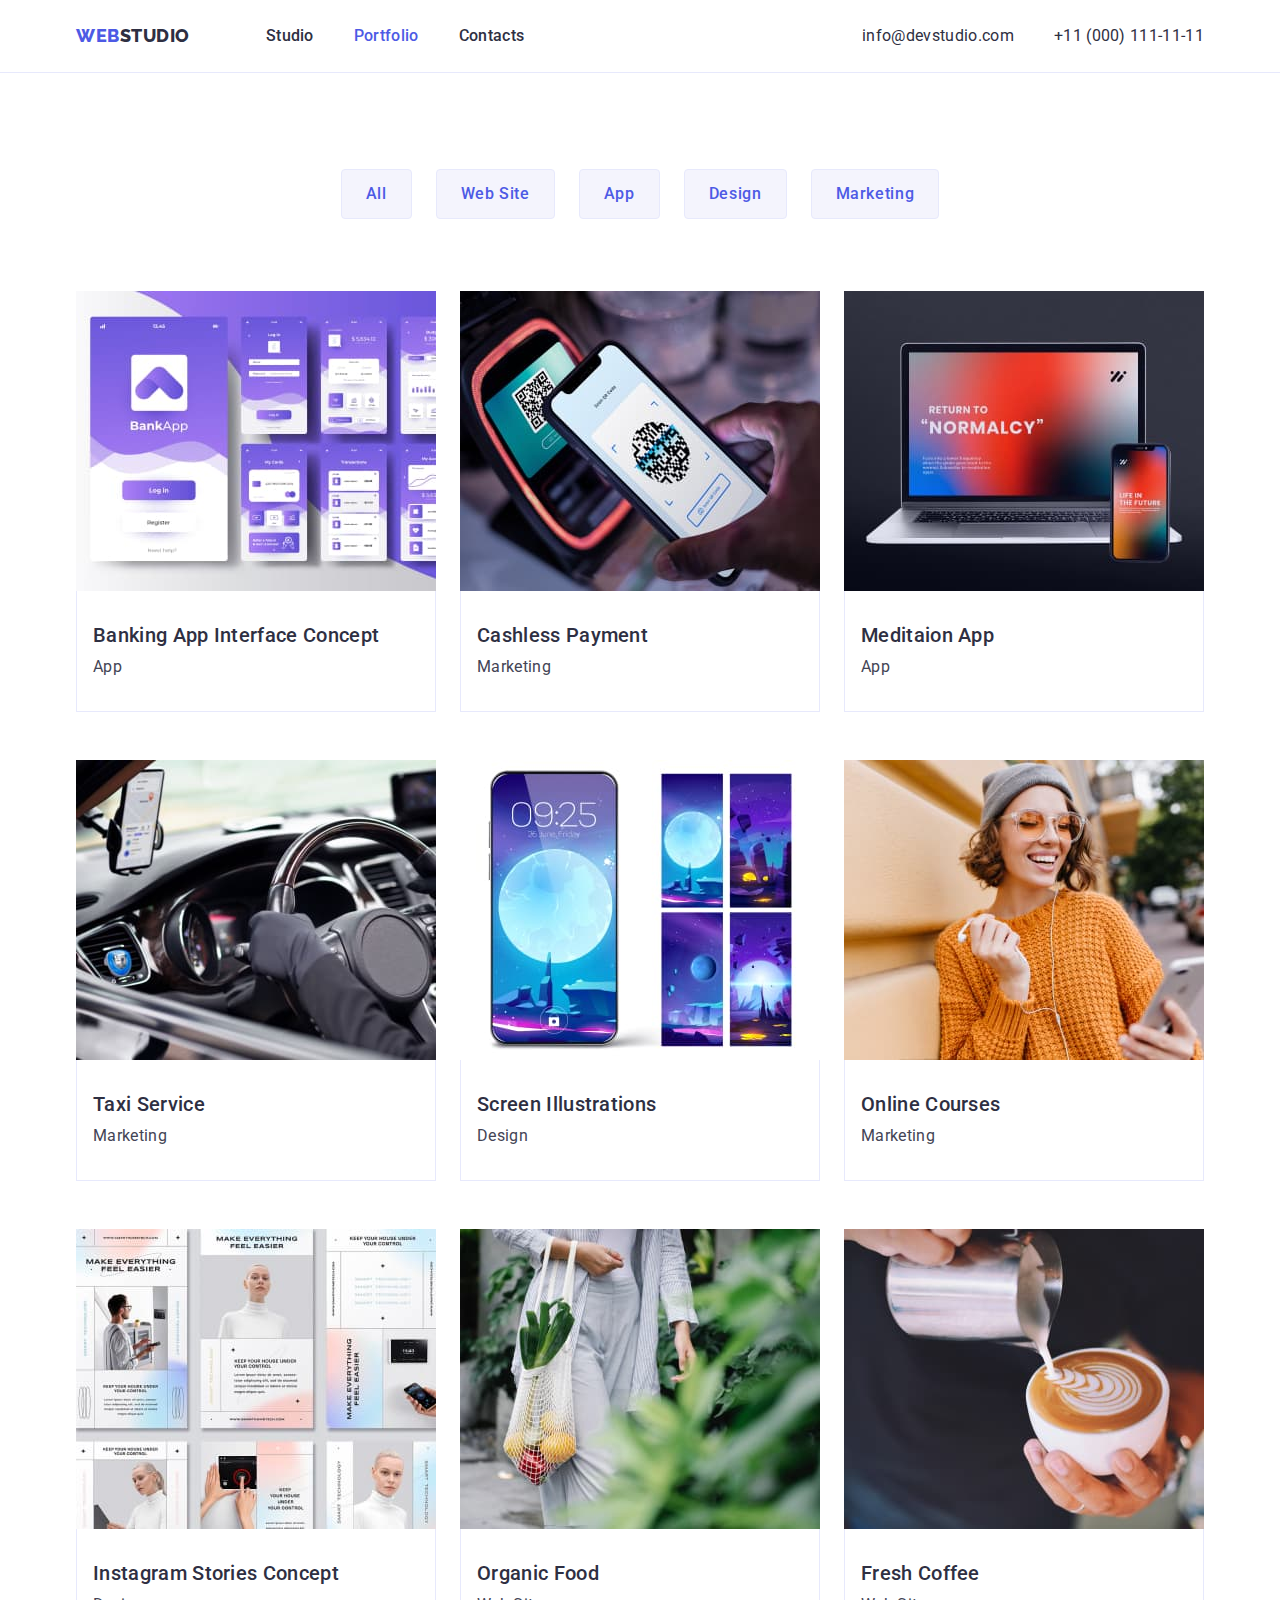
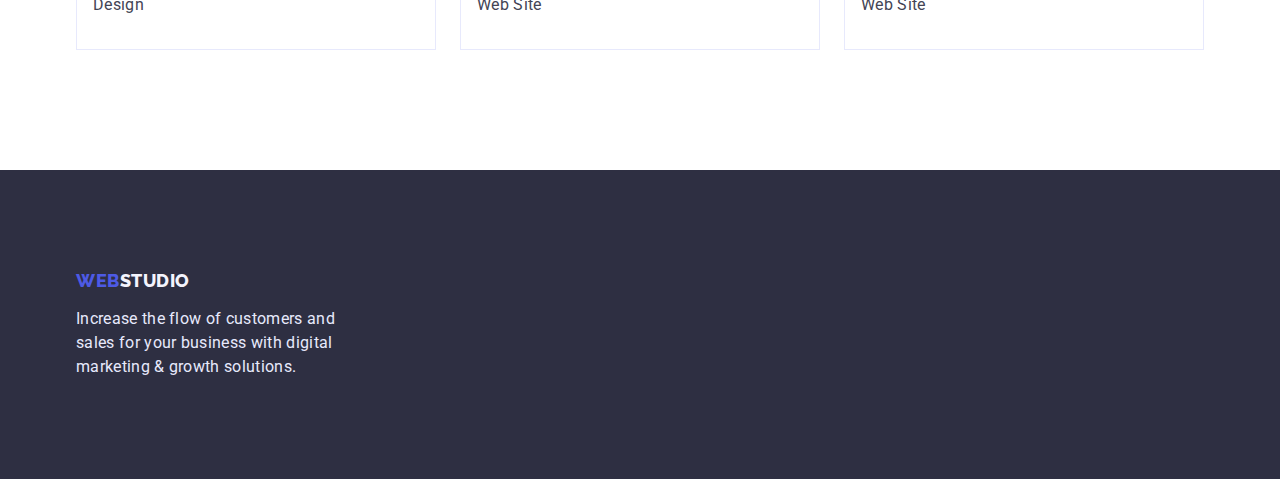
==== portfolio.html @ 6c2a8001 "Initial commit" ====
<!DOCTYPE html>
<html lang="en">
  <head>
    <meta charset="UTF-8" />
    <meta http-equiv="X-UA-Compatible" content="IE=edge" />
    <meta name="viewport" content="width=device-width, initial-scale=1.0" />
    <title>Portfolio</title>
    <link rel="preconnect" href="https://fonts.googleapis.com" />
    <link rel="preconnect" href="https://fonts.gstatic.com" crossorigin />
    <link
      href="https://fonts.googleapis.com/css2?family=Raleway:wght@800&family=Roboto:wght@400;500;700;900&display=swap"
      rel="stylesheet"
    />
    <link
      rel="stylesheet"
      href="https://cdnjs.cloudflare.com/ajax/libs/modern-normalize/1.1.0/modern-normalize.min.css"
    />
    <link rel="stylesheet" href="./css/styles.css" />
  </head>
  <body>
    <header class="header">
      <div class="container header-section">
        <nav class="site-nav-section">
          <a href="./index.html" class="logo">Web<span class="logo-header">Studio</span></a>
          <ul class="site-nav list-link">
            <li class="site-nav-item"><a href="./index.html" class="site-nav-link">Studio</a></li>
            <li class="site-nav-item">
              <a href="./portfolio.html" class="site-nav-link current">Portfolio</a>
            </li>
            <li class="site-nav-item"><a href="" class="site-nav-link">Contacts</a></li>
          </ul>
        </nav>
        <address class="contacts-section">
          <ul class="contacts-list list-link">
            <li class="contacts-item">
              <a href="mailto:info@devstudio.com" class="contacts-link">info@devstudio.com</a>
            </li>
            <li class="contacts-item">
              <a href="tel:+110001111111" class="contacts-link">+11 (000) 111-11-11</a>
            </li>
          </ul>
        </address>
      </div>
    </header>
    <main>
      <section class="portfolio-section">
        <div class="container">
          <h1 class="visually-hidden">Portfolio</h1>
          <ul class="portfolio-menu list list-link">
            <li class="item"><button type="button" class="portfolio-filter-button">All</button></li>
            <li class="item"><button type="button" class="portfolio-filter-button">Web Site</button></li>
            <li class="item"><button type="button" class="portfolio-filter-button">App</button></li>
            <li class="item"><button type="button" class="portfolio-filter-button">Design</button></li>
            <li class="item"><button type="button" class="portfolio-filter-button">Marketing</button></li>
          </ul>
          <ul class="list-wrap list-link">
            <li class="portfolio-item">
              <a href="" class="list-link"
                ><img class="img" src="./images/portfolio/example-app-1.jpg" alt="example app" width="360" />
                <div class="portfolio-content">
                  <h2 class="portfolio-title">Banking App Interface Concept</h2>
                  <p class="portfolio-text">App</p>
                </div></a
              >
            </li>
            <li class="portfolio-item">
              <a href="" class="list-link"
                ><img
                  class="img"
                  src="./images/portfolio/example-marketing-1.jpg"
                  alt="example marketing"
                  width="360"
                />
                <div class="portfolio-content">
                  <h2 class="portfolio-title">Cashless Payment</h2>
                  <p class="portfolio-text">Marketing</p>
                </div></a
              >
            </li>
            <li class="portfolio-item">
              <a href="" class="list-link"
                ><img class="img" src="./images/portfolio/example-app-2.jpg" alt="example app" width="360" />
                <div class="portfolio-content">
                  <h2 class="portfolio-title">Meditaion App</h2>
                  <p class="portfolio-text">App</p>
                </div></a
              >
            </li>
            <li class="portfolio-item">
              <a href="" class="list-link"
                ><img
                  class="img"
                  src="./images/portfolio/example-marketing-2.jpg"
                  alt="example marketing"
                  width="360"
                />
                <div class="portfolio-content">
                  <h2 class="portfolio-title">Taxi Service</h2>
                  <p class="portfolio-text">Marketing</p>
                </div></a
              >
            </li>
            <li class="portfolio-item">
              <a href="" class="list-link"
                ><img class="img" src="./images/portfolio/example-design-1.jpg" alt="example design" width="360" />
                <div class="portfolio-content">
                  <h2 class="portfolio-title">Screen Illustrations</h2>
                  <p class="portfolio-text">Design</p>
                </div></a
              >
            </li>
            <li class="portfolio-item">
              <a href="" class="list-link"
                ><img
                  class="img"
                  src="./images/portfolio/example-marketing-3.jpg"
                  alt="example marketing"
                  width="360"
                />
                <div class="portfolio-content">
                  <h2 class="portfolio-title">Online Courses</h2>
                  <p class="portfolio-text">Marketing</p>
                </div></a
              >
            </li>
            <li class="portfolio-item">
              <a href="" class="list-link">
                <img class="img" src="./images/portfolio/example-design-2.jpg" alt="example design" width="360" />
                <div class="portfolio-content">
                  <h2 class="portfolio-title">Instagram Stories Concept</h2>
                  <p class="portfolio-text">Design</p>
                </div></a
              >
            </li>
            <li class="portfolio-item">
              <a href="" class="list-link"
                ><img class="img" src="./images/portfolio/example-website-1.jpg" alt="example website" width="360" />
                <div class="portfolio-content">
                  <h2 class="portfolio-title">Organic Food</h2>
                  <p class="portfolio-text">Web Site</p>
                </div></a
              >
            </li>
            <li class="portfolio-item">
              <a href="" class="list-link"
                ><img class="img" src="./images/portfolio/example-website-2.jpg" alt="example website" width="360" />
                <div class="portfolio-content">
                  <h2 class="portfolio-title">Fresh Coffee</h2>
                  <p class="portfolio-text">Web Site</p>
                </div></a
              >
            </li>
          </ul>
        </div>
      </section>
    </main>
    <footer class="footer-section">
      <div class="container">
        <a href="./index.html" class="logo">Web<span class="logo-footer">Studio</span></a>
        <p class="footer-descr">
          Increase the flow of customers and sales for your business with digital marketing & growth solutions.
        </p>
      </div>
    </footer>
  </body>
</html>
---- css/styles.css ----
:root {
  --primary-text-color: #434455;
  --title--text-color: #2e2f42;
  --primary-brand-color: #4d5ae5;
  --secondary-brand-color: #404bbf;
  --accent-color: #e7e9fc;
  --background-color: #f4f4fd;
  --white-color: #ffffff;
}

body {
  color: var(--primary-text-color);
  background-color: var(--white-color);

  font-family: "Roboto", sans-serif;
  font-size: 16px;
  line-height: 1.5;
  letter-spacing: 0.02em;
}

.container {
  width: 1158px;
  margin: 0 auto;
  padding: 0 15px;
}

.list-link {
  margin: 0;
  padding: 0;

  list-style: none;
  text-decoration: none;
}

.img {
  display: block;
  max-width: 100%;
}

.visually-hidden {
  position: absolute;
  width: 1px;
  height: 1px;
  margin: -1px;
  border: 0;
  padding: 0;
  white-space: nowrap;
  clip-path: inset(100%);
  clip: rect(0 0 0 0);
  overflow: hidden;
}

/* Header */

.logo {
  padding-top: 24px;
  padding-bottom: 24px;

  color: var(--primary-brand-color);

  font-family: "Raleway", sans-serif;
  font-weight: 800;
  font-size: 18px;
  line-height: 1.17;
  letter-spacing: 0.03em;
  text-transform: uppercase;
  text-decoration: none;
  display: block;
}

.logo-header {
  color: var(--title--text-color);
}

.header {
  border-bottom: 1px solid var(--accent-color);
}

.header-section,
.site-nav-section {
  display: flex;
  align-items: center;
}

.site-nav {
  display: flex;
  margin-left: 76px;
}

.site-nav-item:not(:last-child) {
  margin-right: 40px;
}

.site-nav .site-nav-link {
  display: block;
  padding-top: 24px;
  padding-bottom: 24px;

  color: var(--title--text-color);

  font-weight: 500;
  text-decoration: none;
}

.site-nav-link:hover,
.site-nav-link:focus,
.contacts-link:hover,
.contacts-link:focus,
.site-nav-link.current {
  color: var(--primary-brand-color);
}

.contacts-section {
  margin-left: auto;
}

.contacts-list {
  display: flex;
}

.contacts-link {
  display: block;
  padding-top: 24px;
  padding-bottom: 24px;

  color: var(--title--text-color);

  font-style: normal;
  text-decoration: none;
}

.contacts-item + .contacts-item {
  margin-left: 40px;
}

/* Hero */

.hero {
  padding-top: 188px;
  padding-bottom: 188px;

  background-color: var(--title--text-color);

  text-align: center;
}

.hero-title {
  width: 494px;
  margin-top: 0;
  margin-bottom: 48px;
  margin-right: auto;
  margin-left: auto;

  color: var(--white-color);

  font-size: 56px;
  line-height: 1.07;
}

.order-button {
  border-radius: 4px;
  border: none;
  box-shadow: 0px 4px 4px rgba(0, 0, 0, 0.15);
  padding: 16px 32px;

  color: var(--white-color);
  background-color: var(--primary-brand-color);

  font-family: inherit;
  font-weight: 500;
  font-size: 16px;
  line-height: 1.5;
  letter-spacing: 0.04em;
  cursor: pointer;
}

.order-button:hover,
.order-button:focus {
  background-color: var(--secondary-brand-color);
}

/* Main Content */

.features-section,
.our-work-section,
.portfolio-section {
  padding-bottom: 120px;
}

.features-section {
  padding-top: 120px;
}

.features-section .item {
  width: 264px;
}

.our-work-section .item {
  width: 360px;
}

.list {
  display: flex;
}

.item + .item {
  margin-left: 24px;
}

.our-team-section {
  padding: 120px 0 120px 0;

  background-color: var(--background-color);
}

.section-title {
  margin-top: 0;
  margin-bottom: 72px;

  color: var(--title--text-color);

  font-size: 36px;
  line-height: 1.11;
  text-align: center;
  text-transform: capitalize;
}

.features-title,
.portfolio-title,
.team-title {
  margin-top: 0;
  margin-bottom: 8px;

  color: var(--title--text-color);

  font-weight: 500;
  font-size: 20px;
  line-height: 1.2;
}

.features-descr,
.team-descr {
  margin-top: 0;
  margin-bottom: 0;
}

.team-content {
  padding: 32px 16px;
}

.team-title,
.team-descr {
  text-align: center;
}

.our-team-section .item {
  width: 264px;
  box-shadow: 0px 1px 6px rgba(46, 47, 66, 0.08), 0px 1px 1px rgba(46, 47, 66, 0.16), 0px 2px 1px rgba(46, 47, 66, 0.08);
  border-radius: 0px 0px 4px 4px;

  background-color: var(--white-color);
}

/* Footer */
.footer-section {
  padding-top: 100px;
  padding-bottom: 100px;

  background-color: var(--title--text-color);
  color: var(--accent-color);
}

.footer-section .logo {
  display: block;
  margin-bottom: 16px;
  padding-top: 0;
  padding-bottom: 0;
}

.logo-footer {
  color: var(--background-color);
}

.footer-descr {
  margin-top: 0;
  margin-bottom: 0;
  width: 264px;
}

/* Portfolio Main  */

.portfolio-filter-button {
  padding: 12px 24px;
  border: 1px solid var(--accent-color);
  border-radius: 4px;

  color: var(--primary-brand-color);
  background: var(--background-color);

  font-family: inherit;
  font-weight: 500;
  font-size: 16px;
  line-height: 1.5;
  letter-spacing: 0.04em;
  cursor: pointer;
}

.portfolio-filter-button:hover,
.portfolio-filter-button:focus {
  border-color: transparent;
  box-shadow: 0px 3px 1px rgba(0, 0, 0, 0.1), 0px 2px 1px rgba(0, 0, 0, 0.08), 0px 2px 2px rgba(0, 0, 0, 0.12);

  color: var(--white-color);
  background: var(--secondary-brand-color);
}

.portfolio-section {
  padding-top: 96px;
}

.portfolio-menu {
  justify-content: center;
  margin-bottom: 72px;
}

.list-wrap {
  display: flex;
  flex-wrap: wrap;
  margin-left: -24px;
  margin-bottom: -48px;
}

.portfolio-item {
  flex-basis: calc((100% / 3) - 24px);
  margin-left: 24px;
  margin-bottom: 48px;
}

.portfolio-content {
  padding: 32px 16px;
  border: 1px solid var(--accent-color);
  border-top: none;
}

.portfolio-text {
  margin-top: 0;
  margin-bottom: 0;

  color: var(--primary-text-color);
}
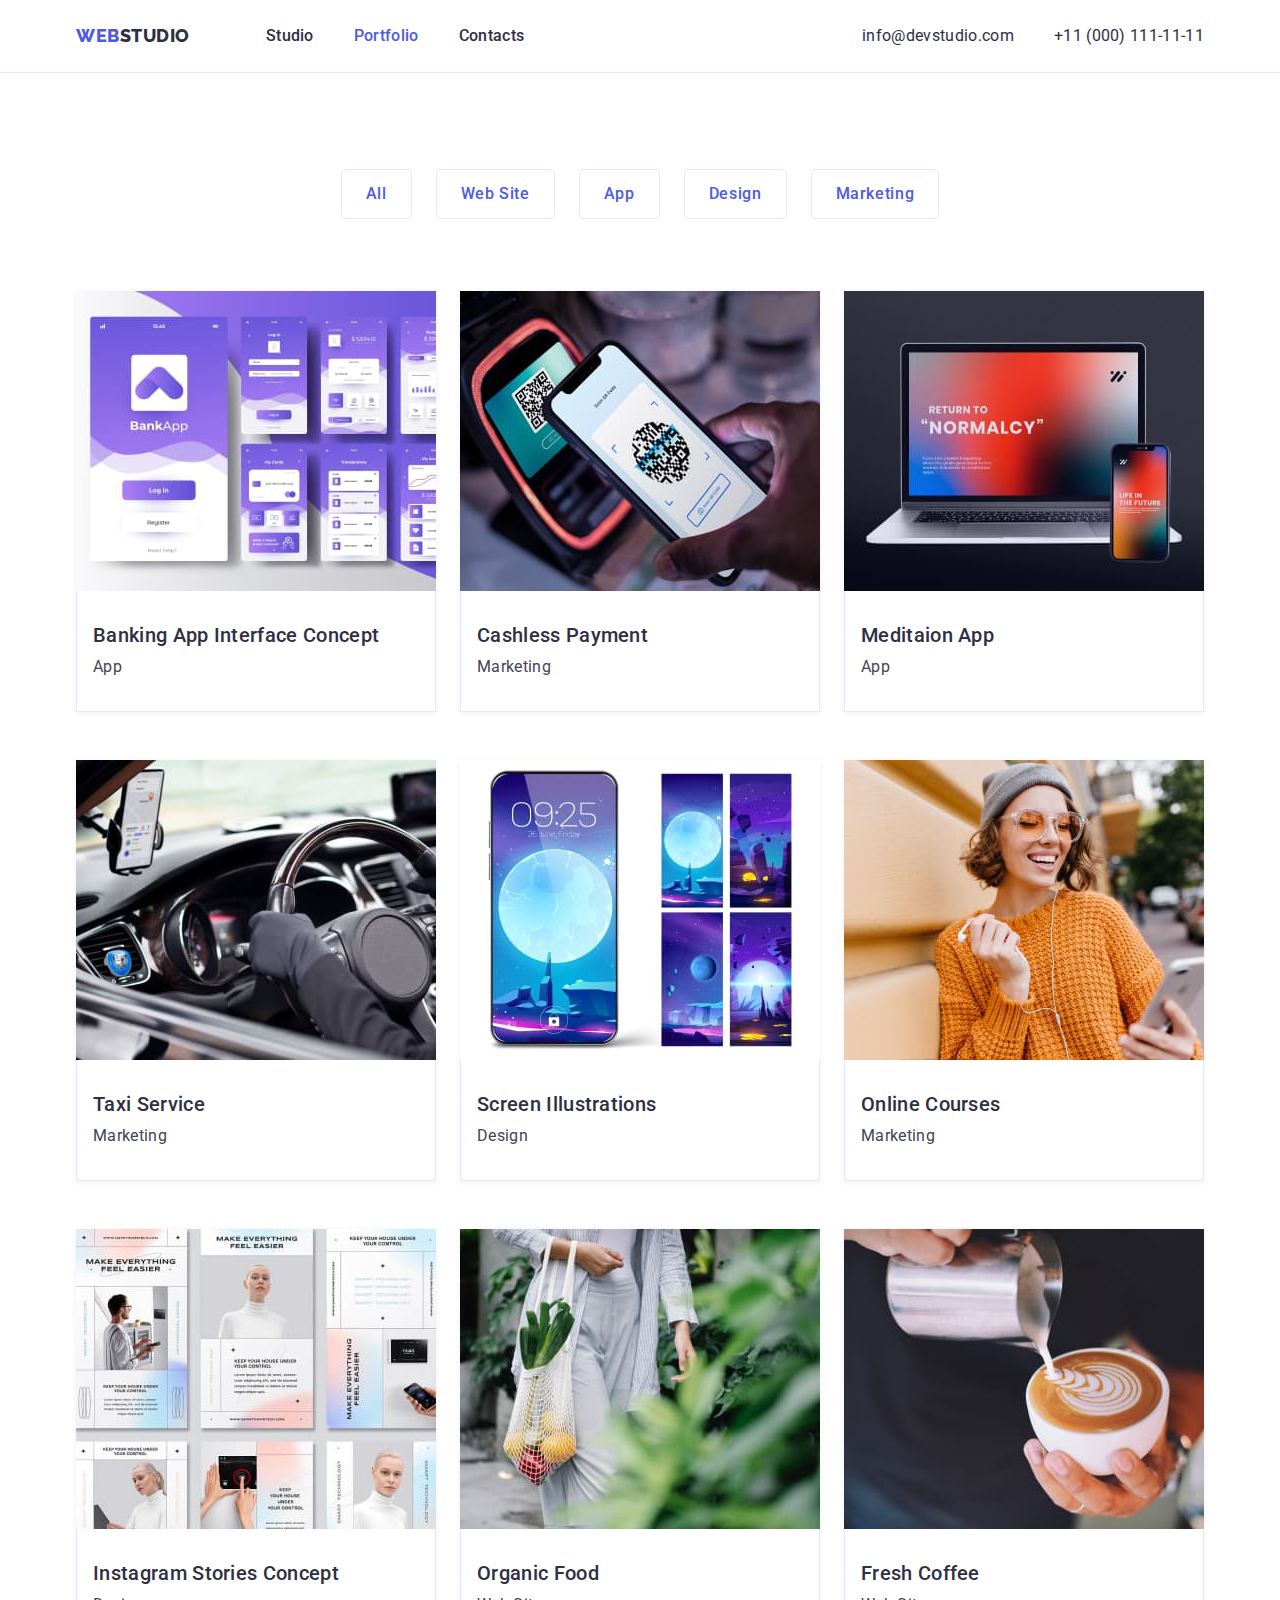
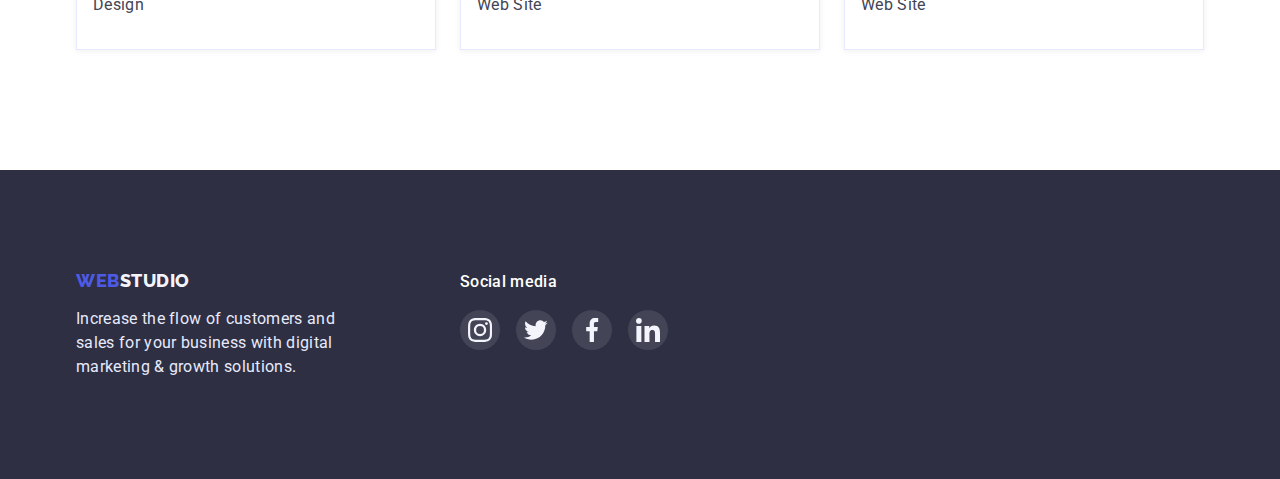
==== commit b0a0335a: "Added customers, icons.svg, social media" ====
--- a/portfolio.html
+++ b/portfolio.html
@@ -1,166 +1,176 @@
 <!DOCTYPE html>
 <html lang="en">
-  <head>
-    <meta charset="UTF-8" />
-    <meta http-equiv="X-UA-Compatible" content="IE=edge" />
-    <meta name="viewport" content="width=device-width, initial-scale=1.0" />
-    <title>Portfolio</title>
-    <link rel="preconnect" href="https://fonts.googleapis.com" />
-    <link rel="preconnect" href="https://fonts.gstatic.com" crossorigin />
-    <link
-      href="https://fonts.googleapis.com/css2?family=Raleway:wght@800&family=Roboto:wght@400;500;700;900&display=swap"
-      rel="stylesheet"
-    />
-    <link
-      rel="stylesheet"
-      href="https://cdnjs.cloudflare.com/ajax/libs/modern-normalize/1.1.0/modern-normalize.min.css"
-    />
-    <link rel="stylesheet" href="./css/styles.css" />
-  </head>
-  <body>
-    <header class="header">
-      <div class="container header-section">
-        <nav class="site-nav-section">
-          <a href="./index.html" class="logo">Web<span class="logo-header">Studio</span></a>
-          <ul class="site-nav list-link">
-            <li class="site-nav-item"><a href="./index.html" class="site-nav-link">Studio</a></li>
-            <li class="site-nav-item">
-              <a href="./portfolio.html" class="site-nav-link current">Portfolio</a>
-            </li>
-            <li class="site-nav-item"><a href="" class="site-nav-link">Contacts</a></li>
-          </ul>
-        </nav>
-        <address class="contacts-section">
-          <ul class="contacts-list list-link">
-            <li class="contacts-item">
-              <a href="mailto:info@devstudio.com" class="contacts-link">info@devstudio.com</a>
-            </li>
-            <li class="contacts-item">
-              <a href="tel:+110001111111" class="contacts-link">+11 (000) 111-11-11</a>
-            </li>
-          </ul>
-        </address>
+
+<head>
+  <meta charset="UTF-8" />
+  <meta http-equiv="X-UA-Compatible" content="IE=edge" />
+  <meta name="viewport" content="width=device-width, initial-scale=1.0" />
+  <title>Portfolio</title>
+  <link rel="preconnect" href="https://fonts.googleapis.com" />
+  <link rel="preconnect" href="https://fonts.gstatic.com" crossorigin />
+  <link href="https://fonts.googleapis.com/css2?family=Raleway:wght@800&family=Roboto:wght@400;500;700;900&display=swap"
+    rel="stylesheet" />
+  <link rel="stylesheet"
+    href="https://cdnjs.cloudflare.com/ajax/libs/modern-normalize/1.1.0/modern-normalize.min.css" />
+  <link rel="stylesheet" href="./css/styles.css" />
+</head>
+
+<body>
+  <header class="header">
+    <div class="container header-section">
+      <nav class="site-nav-section">
+        <a href="./index.html" class="logo">Web<span class="logo-header">Studio</span></a>
+        <ul class="site-nav list-link">
+          <li class="site-nav-item"><a href="./index.html" class="site-nav-link">Studio</a></li>
+          <li class="site-nav-item">
+            <a href="./portfolio.html" class="site-nav-link current">Portfolio</a>
+          </li>
+          <li class="site-nav-item"><a href="" class="site-nav-link">Contacts</a></li>
+        </ul>
+      </nav>
+      <address class="contacts-section">
+        <ul class="contacts-list list-link">
+          <li class="contacts-item">
+            <a href="mailto:info@devstudio.com" class="contacts-link">info@devstudio.com</a>
+          </li>
+          <li class="contacts-item">
+            <a href="tel:+110001111111" class="contacts-link">+11 (000) 111-11-11</a>
+          </li>
+        </ul>
+      </address>
+    </div>
+  </header>
+  <main>
+    <section class="portfolio-section">
+      <div class="container">
+        <h1 class="visually-hidden">Portfolio</h1>
+        <ul class="portfolio-menu list list-link">
+          <li class="item"><button type="button" class="portfolio-filter-button">All</button></li>
+          <li class="item"><button type="button" class="portfolio-filter-button">Web Site</button></li>
+          <li class="item"><button type="button" class="portfolio-filter-button">App</button></li>
+          <li class="item"><button type="button" class="portfolio-filter-button">Design</button></li>
+          <li class="item"><button type="button" class="portfolio-filter-button">Marketing</button></li>
+        </ul>
+        <ul class="list-wrap list-link">
+          <li class="portfolio-item">
+            <a href="" class="list-link"><img class="img" src="./images/portfolio/example-app-1.jpg" alt="example app"
+                width="360" />
+              <div class="portfolio-content">
+                <h2 class="portfolio-title">Banking App Interface Concept</h2>
+                <p class="portfolio-text">App</p>
+              </div>
+            </a>
+          </li>
+          <li class="portfolio-item">
+            <a href="" class="list-link"><img class="img" src="./images/portfolio/example-marketing-1.jpg"
+                alt="example marketing" width="360" />
+              <div class="portfolio-content">
+                <h2 class="portfolio-title">Cashless Payment</h2>
+                <p class="portfolio-text">Marketing</p>
+              </div>
+            </a>
+          </li>
+          <li class="portfolio-item">
+            <a href="" class="list-link"><img class="img" src="./images/portfolio/example-app-2.jpg" alt="example app"
+                width="360" />
+              <div class="portfolio-content">
+                <h2 class="portfolio-title">Meditaion App</h2>
+                <p class="portfolio-text">App</p>
+              </div>
+            </a>
+          </li>
+          <li class="portfolio-item">
+            <a href="" class="list-link"><img class="img" src="./images/portfolio/example-marketing-2.jpg"
+                alt="example marketing" width="360" />
+              <div class="portfolio-content">
+                <h2 class="portfolio-title">Taxi Service</h2>
+                <p class="portfolio-text">Marketing</p>
+              </div>
+            </a>
+          </li>
+          <li class="portfolio-item">
+            <a href="" class="list-link"><img class="img" src="./images/portfolio/example-design-1.jpg"
+                alt="example design" width="360" />
+              <div class="portfolio-content">
+                <h2 class="portfolio-title">Screen Illustrations</h2>
+                <p class="portfolio-text">Design</p>
+              </div>
+            </a>
+          </li>
+          <li class="portfolio-item">
+            <a href="" class="list-link"><img class="img" src="./images/portfolio/example-marketing-3.jpg"
+                alt="example marketing" width="360" />
+              <div class="portfolio-content">
+                <h2 class="portfolio-title">Online Courses</h2>
+                <p class="portfolio-text">Marketing</p>
+              </div>
+            </a>
+          </li>
+          <li class="portfolio-item">
+            <a href="" class="list-link">
+              <img class="img" src="./images/portfolio/example-design-2.jpg" alt="example design" width="360" />
+              <div class="portfolio-content">
+                <h2 class="portfolio-title">Instagram Stories Concept</h2>
+                <p class="portfolio-text">Design</p>
+              </div>
+            </a>
+          </li>
+          <li class="portfolio-item">
+            <a href="" class="list-link"><img class="img" src="./images/portfolio/example-website-1.jpg"
+                alt="example website" width="360" />
+              <div class="portfolio-content">
+                <h2 class="portfolio-title">Organic Food</h2>
+                <p class="portfolio-text">Web Site</p>
+              </div>
+            </a>
+          </li>
+          <li class="portfolio-item">
+            <a href="" class="list-link"><img class="img" src="./images/portfolio/example-website-2.jpg"
+                alt="example website" width="360" />
+              <div class="portfolio-content">
+                <h2 class="portfolio-title">Fresh Coffee</h2>
+                <p class="portfolio-text">Web Site</p>
+              </div>
+            </a>
+          </li>
+        </ul>
       </div>
-    </header>
-    <main>
-      <section class="portfolio-section">
-        <div class="container">
-          <h1 class="visually-hidden">Portfolio</h1>
-          <ul class="portfolio-menu list list-link">
-            <li class="item"><button type="button" class="portfolio-filter-button">All</button></li>
-            <li class="item"><button type="button" class="portfolio-filter-button">Web Site</button></li>
-            <li class="item"><button type="button" class="portfolio-filter-button">App</button></li>
-            <li class="item"><button type="button" class="portfolio-filter-button">Design</button></li>
-            <li class="item"><button type="button" class="portfolio-filter-button">Marketing</button></li>
-          </ul>
-          <ul class="list-wrap list-link">
-            <li class="portfolio-item">
-              <a href="" class="list-link"
-                ><img class="img" src="./images/portfolio/example-app-1.jpg" alt="example app" width="360" />
-                <div class="portfolio-content">
-                  <h2 class="portfolio-title">Banking App Interface Concept</h2>
-                  <p class="portfolio-text">App</p>
-                </div></a
-              >
-            </li>
-            <li class="portfolio-item">
-              <a href="" class="list-link"
-                ><img
-                  class="img"
-                  src="./images/portfolio/example-marketing-1.jpg"
-                  alt="example marketing"
-                  width="360"
-                />
-                <div class="portfolio-content">
-                  <h2 class="portfolio-title">Cashless Payment</h2>
-                  <p class="portfolio-text">Marketing</p>
-                </div></a
-              >
-            </li>
-            <li class="portfolio-item">
-              <a href="" class="list-link"
-                ><img class="img" src="./images/portfolio/example-app-2.jpg" alt="example app" width="360" />
-                <div class="portfolio-content">
-                  <h2 class="portfolio-title">Meditaion App</h2>
-                  <p class="portfolio-text">App</p>
-                </div></a
-              >
-            </li>
-            <li class="portfolio-item">
-              <a href="" class="list-link"
-                ><img
-                  class="img"
-                  src="./images/portfolio/example-marketing-2.jpg"
-                  alt="example marketing"
-                  width="360"
-                />
-                <div class="portfolio-content">
-                  <h2 class="portfolio-title">Taxi Service</h2>
-                  <p class="portfolio-text">Marketing</p>
-                </div></a
-              >
-            </li>
-            <li class="portfolio-item">
-              <a href="" class="list-link"
-                ><img class="img" src="./images/portfolio/example-design-1.jpg" alt="example design" width="360" />
-                <div class="portfolio-content">
-                  <h2 class="portfolio-title">Screen Illustrations</h2>
-                  <p class="portfolio-text">Design</p>
-                </div></a
-              >
-            </li>
-            <li class="portfolio-item">
-              <a href="" class="list-link"
-                ><img
-                  class="img"
-                  src="./images/portfolio/example-marketing-3.jpg"
-                  alt="example marketing"
-                  width="360"
-                />
-                <div class="portfolio-content">
-                  <h2 class="portfolio-title">Online Courses</h2>
-                  <p class="portfolio-text">Marketing</p>
-                </div></a
-              >
-            </li>
-            <li class="portfolio-item">
-              <a href="" class="list-link">
-                <img class="img" src="./images/portfolio/example-design-2.jpg" alt="example design" width="360" />
-                <div class="portfolio-content">
-                  <h2 class="portfolio-title">Instagram Stories Concept</h2>
-                  <p class="portfolio-text">Design</p>
-                </div></a
-              >
-            </li>
-            <li class="portfolio-item">
-              <a href="" class="list-link"
-                ><img class="img" src="./images/portfolio/example-website-1.jpg" alt="example website" width="360" />
-                <div class="portfolio-content">
-                  <h2 class="portfolio-title">Organic Food</h2>
-                  <p class="portfolio-text">Web Site</p>
-                </div></a
-              >
-            </li>
-            <li class="portfolio-item">
-              <a href="" class="list-link"
-                ><img class="img" src="./images/portfolio/example-website-2.jpg" alt="example website" width="360" />
-                <div class="portfolio-content">
-                  <h2 class="portfolio-title">Fresh Coffee</h2>
-                  <p class="portfolio-text">Web Site</p>
-                </div></a
-              >
-            </li>
-          </ul>
-        </div>
-      </section>
-    </main>
-    <footer class="footer-section">
-      <div class="container">
-        <a href="./index.html" class="logo">Web<span class="logo-footer">Studio</span></a>
+    </section>
+  </main>
+  <footer class="footer-section">
+    <div class="container">
+      <div><a href="./index.html" class="logo">Web<span class="logo-footer">Studio</span></a>
         <p class="footer-descr">
           Increase the flow of customers and sales for your business with digital marketing & growth solutions.
         </p>
       </div>
-    </footer>
-  </body>
-</html>
+      <div class="social-media">
+        <h3 class="social-media-title">Social media</h3>
+        <ul class="list list-link">
+          <li class="social-media-item">
+            <a href="http://" class="social-media-link"><svg class="icon-footer" width="40" height="40">
+                <use href="./images/icons.svg#icon-inst"></use>
+              </svg></a>
+          </li>
+          <li class="social-media-item">
+            <a href="http://" class="social-media-link"><svg class="icon-footer" width="40" height="40">
+                <use href="./images/icons.svg#icon-twitter"></use>
+              </svg></a>
+          </li>
+          <li class="social-media-item">
+            <a href="http://" class="social-media-link"><svg class="icon-footer" width="40" height="40">
+                <use href="./images/icons.svg#icon-fb"></use>
+              </svg></a>
+          </li>
+          <li class="social-media-item">
+            <a href="http://" class="social-media-link"><svg class="icon-footer" width="40" height="40">
+                <use href="./images/icons.svg#icon-linkedin"></use>
+              </svg></a>
+          </li>
+        </ul>
+      </div>
+    </div>
+  </footer>
+</body>
+
+</html>--- a/css/styles.css
+++ b/css/styles.css
@@ -1,11 +1,13 @@
 :root {
   --primary-text-color: #434455;
-  --title--text-color: #2e2f42;
+  --navy-blue-color: #2e2f42;
   --primary-brand-color: #4d5ae5;
   --secondary-brand-color: #404bbf;
   --accent-color: #e7e9fc;
-  --background-color: #f4f4fd;
+  --cloud-color: #f4f4fd;
   --white-color: #ffffff;
+  --success-color: #31D0AA;
+  --helper-text-color: #8E8F99;
 }
 
 body {
@@ -69,7 +71,7 @@
 }
 
 .logo-header {
-  color: var(--title--text-color);
+  color: var(--navy-blue-color);
 }
 
 .header {
@@ -96,7 +98,7 @@
   padding-top: 24px;
   padding-bottom: 24px;
 
-  color: var(--title--text-color);
+  color: var(--navy-blue-color);
 
   font-weight: 500;
   text-decoration: none;
@@ -123,13 +125,13 @@
   padding-top: 24px;
   padding-bottom: 24px;
 
-  color: var(--title--text-color);
+  color: var(--navy-blue-color);
 
   font-style: normal;
   text-decoration: none;
 }
 
-.contacts-item + .contacts-item {
+.contacts-item+.contacts-item {
   margin-left: 40px;
 }
 
@@ -138,11 +140,22 @@
 .hero {
   padding-top: 188px;
   padding-bottom: 188px;
-
-  background-color: var(--title--text-color);
+  max-width: 1440px;
+  height: 600px;
+  margin-left: auto;
+  margin-right: auto;
+
+  background-color: var(--navy-blue-color);
+  background-image: linear-gradient(to right, rgba(46, 47, 66, 0.7), rgba(46, 47, 66, 0.7)), url(../images/bg-image.jpg);
+  background-repeat: no-repeat;
+  background-position: center;
+  background-size: cover;
 
   text-align: center;
 }
+
+/* .hero-container {
+} */
 
 .hero-title {
   width: 494px;
@@ -183,7 +196,8 @@
 
 .features-section,
 .our-work-section,
-.portfolio-section {
+.portfolio-section,
+.customers-section {
   padding-bottom: 120px;
 }
 
@@ -203,21 +217,33 @@
   display: flex;
 }
 
-.item + .item {
+.item+.item {
   margin-left: 24px;
+}
+
+.container-icon {
+  margin-bottom: 8px;
+  width: 264px;
+  height: 112px;
+  background: var(--cloud-color);
+  border-radius: 4px;
+}
+
+.icon-features {
+  margin: 24px 100px;
 }
 
 .our-team-section {
   padding: 120px 0 120px 0;
 
-  background-color: var(--background-color);
+  background-color: var(--cloud-color);
 }
 
 .section-title {
   margin-top: 0;
   margin-bottom: 72px;
 
-  color: var(--title--text-color);
+  color: var(--navy-blue-color);
 
   font-size: 36px;
   line-height: 1.11;
@@ -231,7 +257,7 @@
   margin-top: 0;
   margin-bottom: 8px;
 
-  color: var(--title--text-color);
+  color: var(--navy-blue-color);
 
   font-weight: 500;
   font-size: 20px;
@@ -261,13 +287,42 @@
   background-color: var(--white-color);
 }
 
+.customers-section {
+  padding-top: 130px;
+}
+
+.customers-icon {
+  fill: var(--helper-text-color);
+  padding: 16px 32px;
+  border: 1px solid var(--helper-text-color);
+  border-radius: 4px;
+  width: 168px;
+  height: 88px;
+}
+
+.customers-icon:hover,
+.customers-icon:focus {
+  fill: var(--secondary-brand-color);
+  border-color: var(--secondary-brand-color);
+}
+
+.customers-link {
+  display: block;
+  width: 168px;
+  height: 88px;
+}
+
 /* Footer */
 .footer-section {
   padding-top: 100px;
   padding-bottom: 100px;
 
-  background-color: var(--title--text-color);
+  background-color: var(--navy-blue-color);
   color: var(--accent-color);
+}
+
+.footer-section .container {
+  display: flex;
 }
 
 .footer-section .logo {
@@ -278,7 +333,7 @@
 }
 
 .logo-footer {
-  color: var(--background-color);
+  color: var(--cloud-color);
 }
 
 .footer-descr {
@@ -287,7 +342,44 @@
   width: 264px;
 }
 
-/* Portfolio Main  */
+.social-media {
+  margin-left: 120px;
+}
+
+.social-media-title {
+  margin-top: 0;
+  margin-bottom: 16px;
+
+  color: var(--white-color);
+
+  font-weight: 500;
+  font-size: 16px;
+  line-height: 1.5;
+  letter-spacing: 0.02em;
+}
+
+.social-media-item+.social-media-item {
+  margin-left: 16px;
+}
+
+.social-media-link {
+  display: block;
+  width: 40px;
+  height: 40px;
+  background: rgba(255, 255, 255, 0.1);
+  border-radius: 50%;
+}
+
+.icon-footer {
+  padding: 8px 8px;
+}
+
+.social-media-link:hover,
+.social-media-link:focus {
+  background-color: var(--success-color);
+}
+
+/* Portfolio */
 
 .portfolio-filter-button {
   padding: 12px 24px;
@@ -334,6 +426,11 @@
   flex-basis: calc((100% / 3) - 24px);
   margin-left: 24px;
   margin-bottom: 48px;
+  box-shadow: 0px 1px 6px rgba(46, 47, 66, 0.08);
+}
+
+.portfolio-item:hover {
+  box-shadow: 0px 1px 6px rgba(46, 47, 66, 0.08), 0px 1px 1px rgba(46, 47, 66, 0.16), 0px 2px 1px rgba(46, 47, 66, 0.08);
 }
 
 .portfolio-content {
@@ -347,4 +444,4 @@
   margin-bottom: 0;
 
   color: var(--primary-text-color);
-}
+}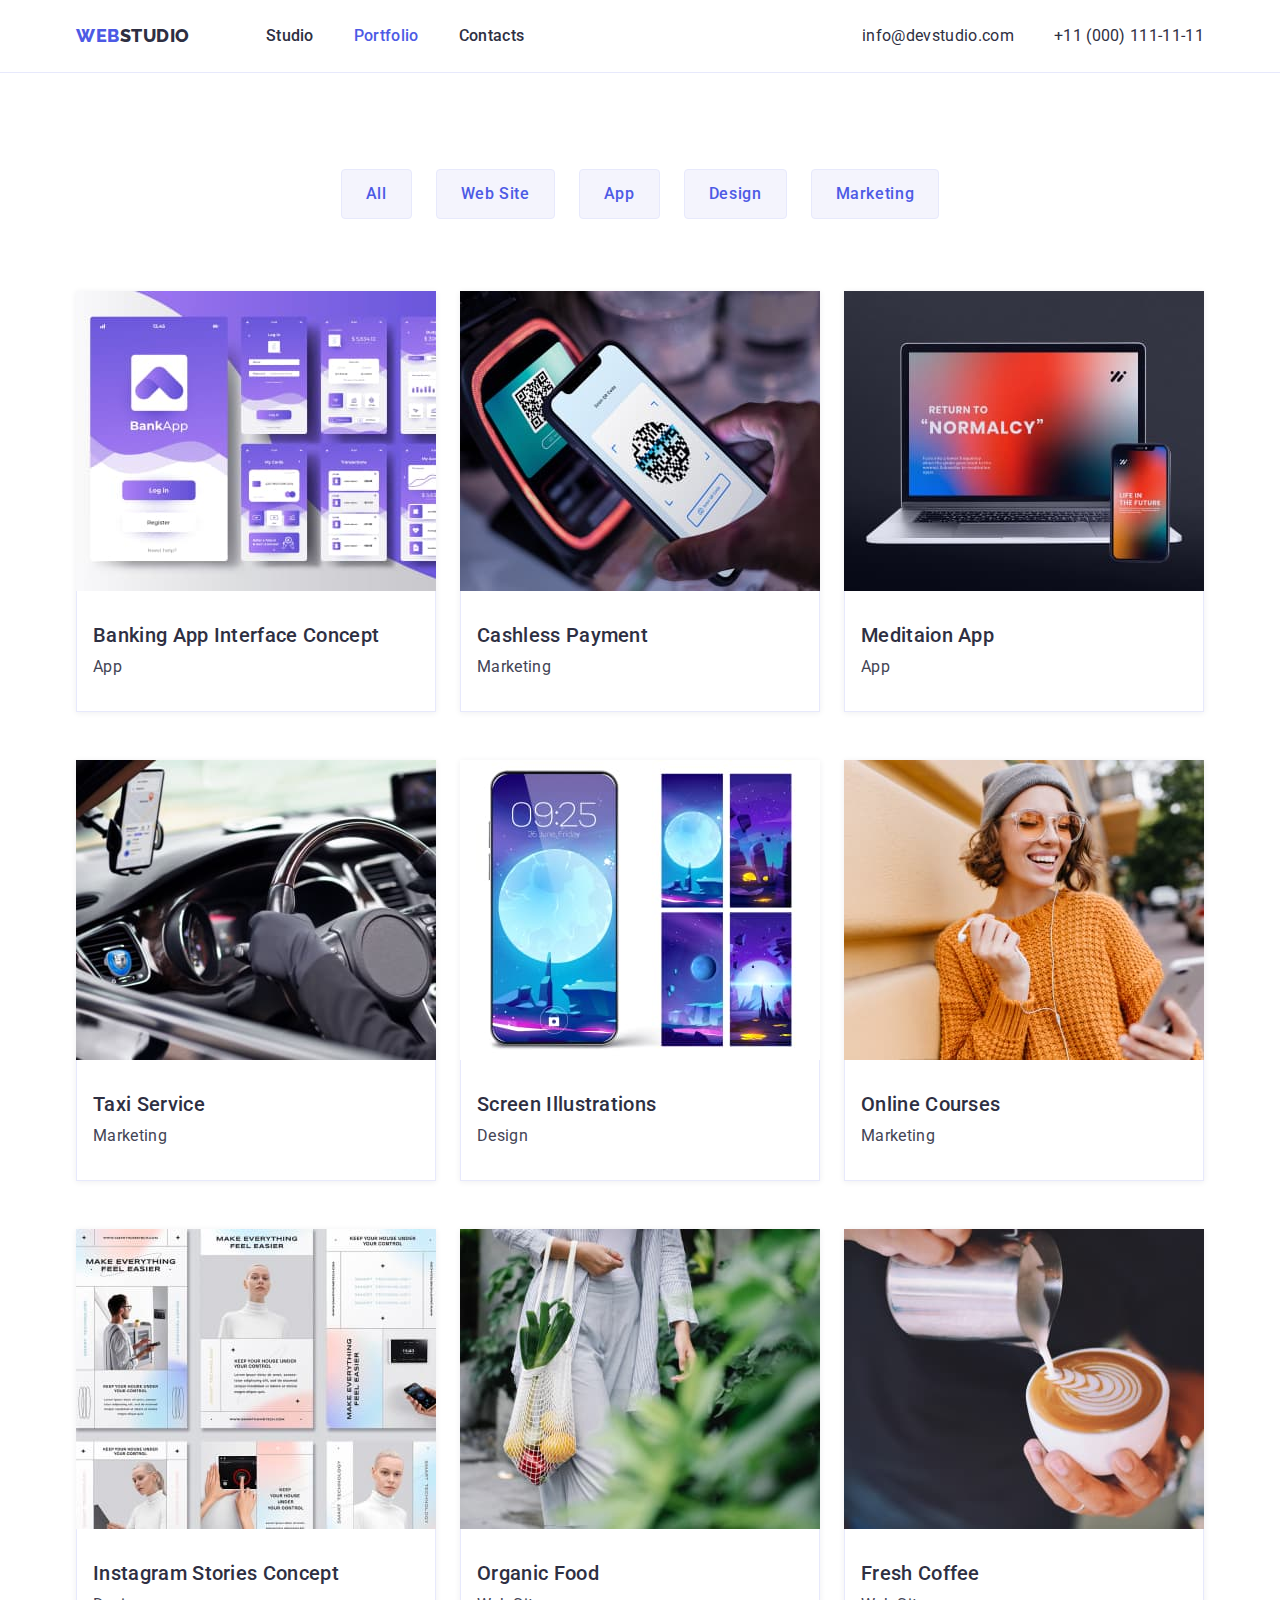
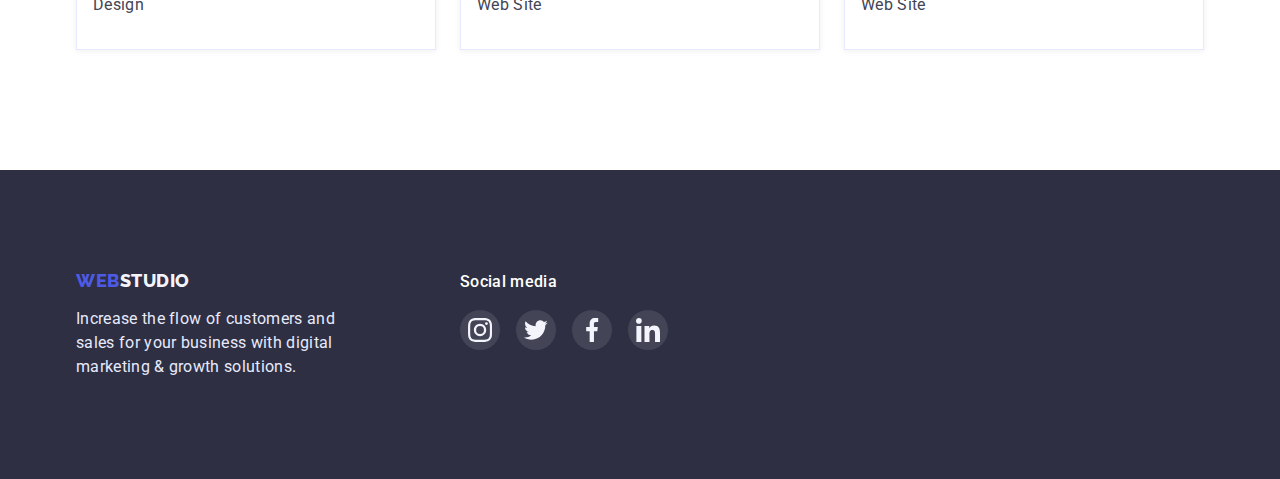
==== commit d2deabb8: "added aria-label" ====
--- a/portfolio.html
+++ b/portfolio.html
@@ -148,22 +148,26 @@
         <h3 class="social-media-title">Social media</h3>
         <ul class="list list-link">
           <li class="social-media-item">
-            <a href="http://" class="social-media-link"><svg class="icon-footer" width="40" height="40">
+            <a href="http://" class="social-media-link" aria-label="Instagram"><svg class="icon-footer" width="40"
+                height="40">
                 <use href="./images/icons.svg#icon-inst"></use>
               </svg></a>
           </li>
           <li class="social-media-item">
-            <a href="http://" class="social-media-link"><svg class="icon-footer" width="40" height="40">
+            <a href="http://" class="social-media-link" aria-label="Twitter"><svg class="icon-footer" width="40"
+                height="40">
                 <use href="./images/icons.svg#icon-twitter"></use>
               </svg></a>
           </li>
           <li class="social-media-item">
-            <a href="http://" class="social-media-link"><svg class="icon-footer" width="40" height="40">
+            <a href="http://" class="social-media-link" aria-label="Facebook"><svg class="icon-footer" width="40"
+                height="40">
                 <use href="./images/icons.svg#icon-fb"></use>
               </svg></a>
           </li>
           <li class="social-media-item">
-            <a href="http://" class="social-media-link"><svg class="icon-footer" width="40" height="40">
+            <a href="http://" class="social-media-link" aria-label="Linkedin"><svg class="icon-footer" width="40"
+                height="40">
                 <use href="./images/icons.svg#icon-linkedin"></use>
               </svg></a>
           </li>
--- a/css/styles.css
+++ b/css/styles.css
@@ -146,16 +146,15 @@
   margin-right: auto;
 
   background-color: var(--navy-blue-color);
-  background-image: linear-gradient(to right, rgba(46, 47, 66, 0.7), rgba(46, 47, 66, 0.7)), url(../images/bg-image.jpg);
+  background-image: linear-gradient(rgba(46, 47, 66, 0.7),
+      rgba(46, 47, 66, 0.7)),
+    url(../images/bg-image.jpg);
   background-repeat: no-repeat;
   background-position: center;
   background-size: cover;
 
   text-align: center;
 }
-
-/* .hero-container {
-} */
 
 .hero-title {
   width: 494px;
@@ -264,14 +263,35 @@
   line-height: 1.2;
 }
 
-.features-descr,
+.features-descr {
+  margin-top: 0;
+  margin-bottom: 0;
+}
+
 .team-descr {
   margin-top: 0;
-  margin-bottom: 0;
+  margin-bottom: 8px;
 }
 
 .team-content {
   padding: 32px 16px;
+}
+
+.team-link {
+  display: block;
+  width: 40px;
+  height: 40px;
+  border-radius: 50%;
+  background: var(--primary-brand-color)
+}
+
+.icon-team {
+  padding: 12px 12px;
+}
+
+.team-link:hover,
+.team-link:focus {
+  background: var(--secondary-brand-color)
 }
 
 .team-title,
@@ -279,9 +299,11 @@
   text-align: center;
 }
 
-.our-team-section .item {
+.our-team-item {
   width: 264px;
-  box-shadow: 0px 1px 6px rgba(46, 47, 66, 0.08), 0px 1px 1px rgba(46, 47, 66, 0.16), 0px 2px 1px rgba(46, 47, 66, 0.08);
+  box-shadow: 0px 1px 6px rgba(46, 47, 66, 0.08),
+    0px 1px 1px rgba(46, 47, 66, 0.16),
+    0px 2px 1px rgba(46, 47, 66, 0.08);
   border-radius: 0px 0px 4px 4px;
 
   background-color: var(--white-color);
@@ -296,8 +318,6 @@
   padding: 16px 32px;
   border: 1px solid var(--helper-text-color);
   border-radius: 4px;
-  width: 168px;
-  height: 88px;
 }
 
 .customers-icon:hover,
@@ -387,7 +407,7 @@
   border-radius: 4px;
 
   color: var(--primary-brand-color);
-  background: var(--background-color);
+  background: var(--cloud-color);
 
   font-family: inherit;
   font-weight: 500;
@@ -400,7 +420,9 @@
 .portfolio-filter-button:hover,
 .portfolio-filter-button:focus {
   border-color: transparent;
-  box-shadow: 0px 3px 1px rgba(0, 0, 0, 0.1), 0px 2px 1px rgba(0, 0, 0, 0.08), 0px 2px 2px rgba(0, 0, 0, 0.12);
+  box-shadow: 0px 3px 1px rgba(0, 0, 0, 0.1),
+    0px 2px 1px rgba(0, 0, 0, 0.08),
+    0px 2px 2px rgba(0, 0, 0, 0.12);
 
   color: var(--white-color);
   background: var(--secondary-brand-color);
@@ -430,7 +452,9 @@
 }
 
 .portfolio-item:hover {
-  box-shadow: 0px 1px 6px rgba(46, 47, 66, 0.08), 0px 1px 1px rgba(46, 47, 66, 0.16), 0px 2px 1px rgba(46, 47, 66, 0.08);
+  box-shadow: 0px 1px 6px rgba(46, 47, 66, 0.08),
+    0px 1px 1px rgba(46, 47, 66, 0.16),
+    0px 2px 1px rgba(46, 47, 66, 0.08);
 }
 
 .portfolio-content {
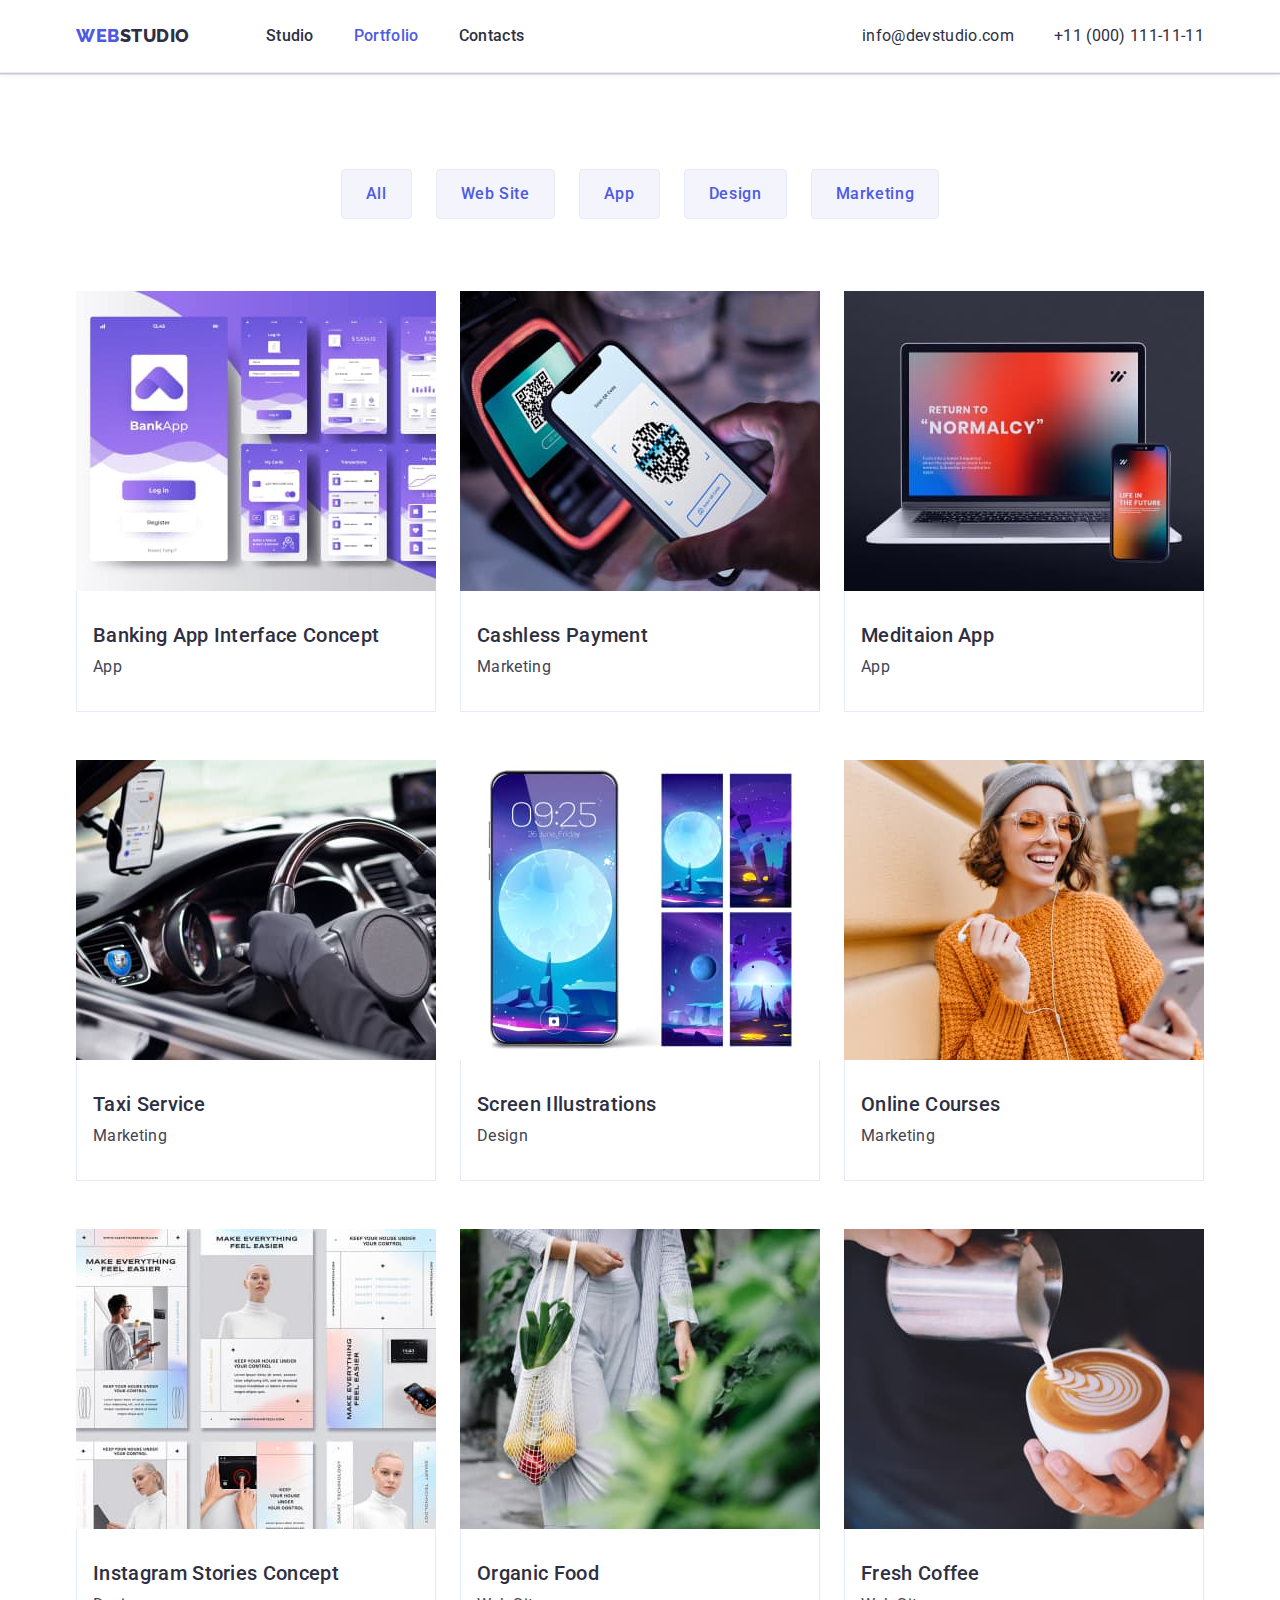
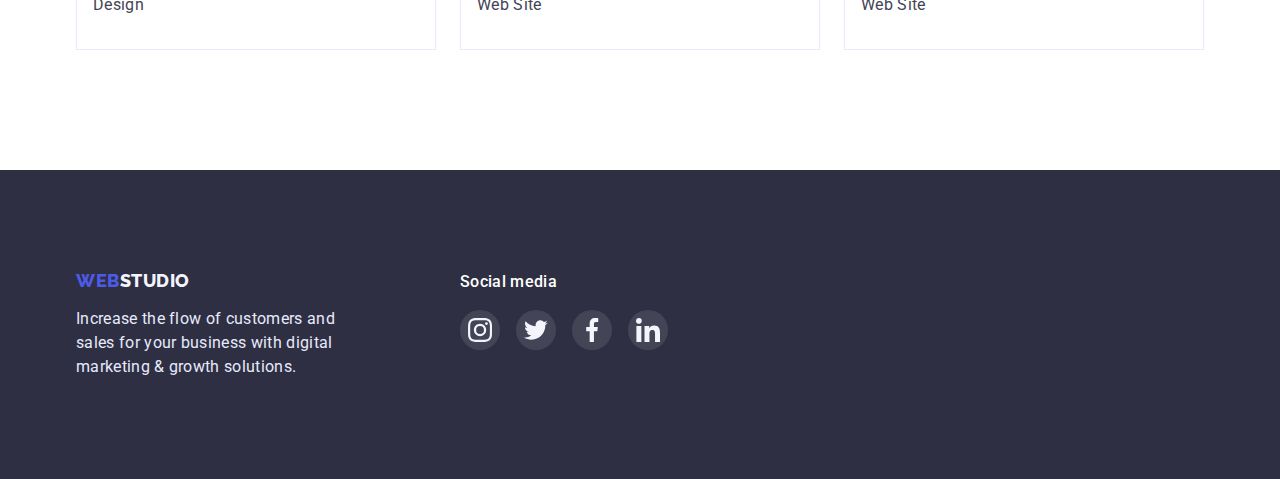
==== commit b7d8e19c: "bugs fixed" ====
--- a/portfolio.html
+++ b/portfolio.html
@@ -53,8 +53,8 @@
         </ul>
         <ul class="list-wrap list-link">
           <li class="portfolio-item">
-            <a href="" class="list-link"><img class="img" src="./images/portfolio/example-app-1.jpg" alt="example app"
-                width="360" />
+            <a href="" class="portfolio-link list-link"><img class="img" src="./images/portfolio/example-app-1.jpg"
+                alt="example app" width="360" />
               <div class="portfolio-content">
                 <h2 class="portfolio-title">Banking App Interface Concept</h2>
                 <p class="portfolio-text">App</p>
@@ -62,8 +62,8 @@
             </a>
           </li>
           <li class="portfolio-item">
-            <a href="" class="list-link"><img class="img" src="./images/portfolio/example-marketing-1.jpg"
-                alt="example marketing" width="360" />
+            <a href="" class="portfolio-link list-link"><img class="img"
+                src="./images/portfolio/example-marketing-1.jpg" alt="example marketing" width="360" />
               <div class="portfolio-content">
                 <h2 class="portfolio-title">Cashless Payment</h2>
                 <p class="portfolio-text">Marketing</p>
@@ -71,8 +71,8 @@
             </a>
           </li>
           <li class="portfolio-item">
-            <a href="" class="list-link"><img class="img" src="./images/portfolio/example-app-2.jpg" alt="example app"
-                width="360" />
+            <a href="" class="portfolio-link list-link"><img class="img" src="./images/portfolio/example-app-2.jpg"
+                alt="example app" width="360" />
               <div class="portfolio-content">
                 <h2 class="portfolio-title">Meditaion App</h2>
                 <p class="portfolio-text">App</p>
@@ -80,8 +80,8 @@
             </a>
           </li>
           <li class="portfolio-item">
-            <a href="" class="list-link"><img class="img" src="./images/portfolio/example-marketing-2.jpg"
-                alt="example marketing" width="360" />
+            <a href="" class="portfolio-link list-link"><img class="img"
+                src="./images/portfolio/example-marketing-2.jpg" alt="example marketing" width="360" />
               <div class="portfolio-content">
                 <h2 class="portfolio-title">Taxi Service</h2>
                 <p class="portfolio-text">Marketing</p>
@@ -89,7 +89,7 @@
             </a>
           </li>
           <li class="portfolio-item">
-            <a href="" class="list-link"><img class="img" src="./images/portfolio/example-design-1.jpg"
+            <a href="" class="portfolio-link list-link"><img class="img" src="./images/portfolio/example-design-1.jpg"
                 alt="example design" width="360" />
               <div class="portfolio-content">
                 <h2 class="portfolio-title">Screen Illustrations</h2>
@@ -98,8 +98,8 @@
             </a>
           </li>
           <li class="portfolio-item">
-            <a href="" class="list-link"><img class="img" src="./images/portfolio/example-marketing-3.jpg"
-                alt="example marketing" width="360" />
+            <a href="" class="portfolio-link list-link"><img class="img"
+                src="./images/portfolio/example-marketing-3.jpg" alt="example marketing" width="360" />
               <div class="portfolio-content">
                 <h2 class="portfolio-title">Online Courses</h2>
                 <p class="portfolio-text">Marketing</p>
@@ -107,7 +107,7 @@
             </a>
           </li>
           <li class="portfolio-item">
-            <a href="" class="list-link">
+            <a href="" class="portfolio-link list-link">
               <img class="img" src="./images/portfolio/example-design-2.jpg" alt="example design" width="360" />
               <div class="portfolio-content">
                 <h2 class="portfolio-title">Instagram Stories Concept</h2>
@@ -116,7 +116,7 @@
             </a>
           </li>
           <li class="portfolio-item">
-            <a href="" class="list-link"><img class="img" src="./images/portfolio/example-website-1.jpg"
+            <a href="" class="portfolio-link list-link"><img class="img" src="./images/portfolio/example-website-1.jpg"
                 alt="example website" width="360" />
               <div class="portfolio-content">
                 <h2 class="portfolio-title">Organic Food</h2>
@@ -125,7 +125,7 @@
             </a>
           </li>
           <li class="portfolio-item">
-            <a href="" class="list-link"><img class="img" src="./images/portfolio/example-website-2.jpg"
+            <a href="" class="portfolio-link list-link"><img class="img" src="./images/portfolio/example-website-2.jpg"
                 alt="example website" width="360" />
               <div class="portfolio-content">
                 <h2 class="portfolio-title">Fresh Coffee</h2>
@@ -145,29 +145,25 @@
         </p>
       </div>
       <div class="social-media">
-        <h3 class="social-media-title">Social media</h3>
+        <p class="social-media-title">Social media</p>
         <ul class="list list-link">
           <li class="social-media-item">
-            <a href="http://" class="social-media-link" aria-label="Instagram"><svg class="icon-footer" width="40"
-                height="40">
+            <a href="" class="social-media-link" aria-label="Instagram"><svg class="icon-footer" width="24" height="24">
                 <use href="./images/icons.svg#icon-inst"></use>
               </svg></a>
           </li>
           <li class="social-media-item">
-            <a href="http://" class="social-media-link" aria-label="Twitter"><svg class="icon-footer" width="40"
-                height="40">
+            <a href="" class="social-media-link" aria-label="Twitter"><svg class="icon-footer" width="24" height="24">
                 <use href="./images/icons.svg#icon-twitter"></use>
               </svg></a>
           </li>
           <li class="social-media-item">
-            <a href="http://" class="social-media-link" aria-label="Facebook"><svg class="icon-footer" width="40"
-                height="40">
+            <a href="" class="social-media-link" aria-label="Facebook"><svg class="icon-footer" width="24" height="24">
                 <use href="./images/icons.svg#icon-fb"></use>
               </svg></a>
           </li>
           <li class="social-media-item">
-            <a href="http://" class="social-media-link" aria-label="Linkedin"><svg class="icon-footer" width="40"
-                height="40">
+            <a href="" class="social-media-link" aria-label="Linkedin"><svg class="icon-footer" width="24" height="24">
                 <use href="./images/icons.svg#icon-linkedin"></use>
               </svg></a>
           </li>
--- a/css/styles.css
+++ b/css/styles.css
@@ -76,6 +76,9 @@
 
 .header {
   border-bottom: 1px solid var(--accent-color);
+  box-shadow: 0px 2px 1px rgba(46, 47, 66, 0.08),
+    0px 1px 1px rgba(46, 47, 66, 0.16),
+    0px 1px 6px rgba(46, 47, 66, 0.08);
 }
 
 .header-section,
@@ -141,7 +144,7 @@
   padding-top: 188px;
   padding-bottom: 188px;
   max-width: 1440px;
-  height: 600px;
+  min-height: 600px;
   margin-left: auto;
   margin-right: auto;
 
@@ -221,6 +224,9 @@
 }
 
 .container-icon {
+  display: flex;
+  justify-content: center;
+  align-items: center;
   margin-bottom: 8px;
   width: 264px;
   height: 112px;
@@ -228,10 +234,6 @@
   border-radius: 4px;
 }
 
-.icon-features {
-  margin: 24px 100px;
-}
-
 .our-team-section {
   padding: 120px 0 120px 0;
 
@@ -278,15 +280,13 @@
 }
 
 .team-link {
-  display: block;
+  display: flex;
+  justify-content: center;
+  align-items: center;
   width: 40px;
   height: 40px;
   border-radius: 50%;
   background: var(--primary-brand-color)
-}
-
-.icon-team {
-  padding: 12px 12px;
 }
 
 .team-link:hover,
@@ -313,23 +313,33 @@
   padding-top: 130px;
 }
 
+.customers-item {
+  width: 168px;
+  height: 88px;
+}
+
 .customers-icon {
   fill: var(--helper-text-color);
-  padding: 16px 32px;
-  border: 1px solid var(--helper-text-color);
-  border-radius: 4px;
 }
 
 .customers-icon:hover,
 .customers-icon:focus {
   fill: var(--secondary-brand-color);
+}
+
+.customers-link:hover,
+.customers-link:focus {
   border-color: var(--secondary-brand-color);
 }
 
 .customers-link {
-  display: block;
-  width: 168px;
-  height: 88px;
+  display: flex;
+  align-items: center;
+  justify-content: center;
+  width: 100%;
+  height: 100%;
+  border: 1px solid var(--helper-text-color);
+  border-radius: 4px;
 }
 
 /* Footer */
@@ -383,15 +393,13 @@
 }
 
 .social-media-link {
-  display: block;
+  display: flex;
+  align-items: center;
+  justify-content: center;
   width: 40px;
   height: 40px;
   background: rgba(255, 255, 255, 0.1);
   border-radius: 50%;
-}
-
-.icon-footer {
-  padding: 8px 8px;
 }
 
 .social-media-link:hover,
@@ -448,14 +456,19 @@
   flex-basis: calc((100% / 3) - 24px);
   margin-left: 24px;
   margin-bottom: 48px;
-  box-shadow: 0px 1px 6px rgba(46, 47, 66, 0.08);
-}
-
-.portfolio-item:hover {
+}
+
+.portfolio-link {
+  display: block;
+}
+
+.portfolio-link:hover,
+.portfolio-link:focus {
   box-shadow: 0px 1px 6px rgba(46, 47, 66, 0.08),
     0px 1px 1px rgba(46, 47, 66, 0.16),
     0px 2px 1px rgba(46, 47, 66, 0.08);
 }
+
 
 .portfolio-content {
   padding: 32px 16px;
